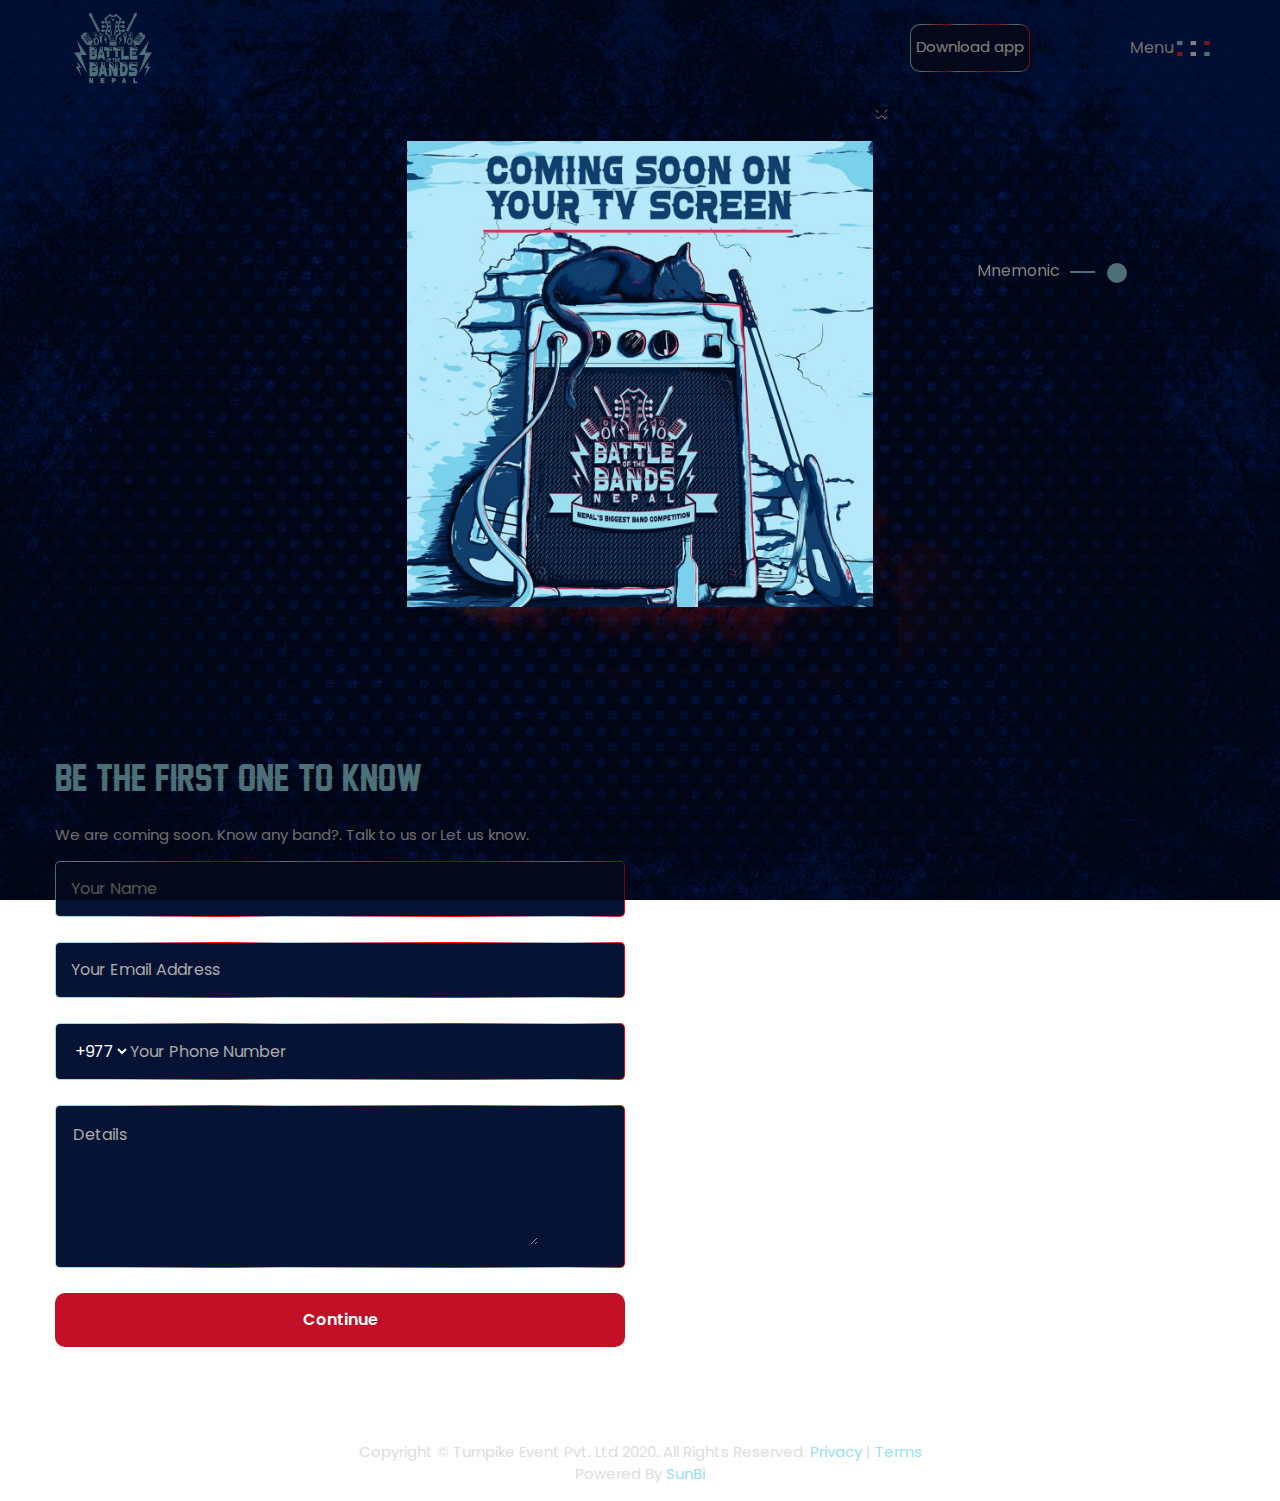
==== index.html @ 07a7784c "Add files via upload" ====
<!DOCTYPE html>

<html>

<head>
    <title>BOB</title>
    <meta charset="utf-8">
    <meta name="viewport" content="width=device-width, initial-scale=1">
    <link rel="stylesheet" href="css/bootstrap.min.css">
    <link rel="stylesheet" type="text/css" href="css/style.css">
    <link rel="stylesheet" href="https://use.fontawesome.com/releases/v5.8.2/css/all.css" integrity="sha384-oS3vJWv+0UjzBfQzYUhtDYW+Pj2yciDJxpsK1OYPAYjqT085Qq/1cq5FLXAZQ7Ay" crossorigin="anonymous">
    <link href="https://fonts.googleapis.com/css?family=Poppins:400,600,700&display=swap" rel="stylesheet">
    <link rel="stylesheet" type="text/css" href="css/animate.css">

</head>

<body class="home">

    <div class="site-content container">
        <div class="hero">
            <header>


                <div class="main-menu">
                    <nav class="navbar navbar-expand-md navbar-light" id="main_navbar">
                        <div class="nav-content">
                            <a class="navbar-brand" href="index.php"><img src="images/logo.png" alt="" class="img-fluid"></a>
                            <!-- Newly added Modal (Delete the previous modal) (Thursday) -->


                            <div class="two-btn">
                                <div class="login-btn">

                                    <!-- Newly Added -->

                                    <div class="banner-button">
                                        <a href="#"><i class="fab fa-app-store-ios"></i></a>
                                        <span class="btn-text">Download app</span>
                                        <a href="#"><i class="fab fa-google-play"></i></a>
                                    </div>

                                    <!-- Newly ends here -->

                                    <!-- Newly Commented -->
                                    <!-- <a href="" data-toggle="modal" data-target="#myModal"><i class="fas fa-guitar"></i> Audition Open</a> -->
                                    <!-- Newly ends here -->

                                    <!-- <div class="modal fade" id="onLoadModal">
                                        <div class="modal-dialog modal-dialog-centered first">
                                            <div class="modal-content">

                                                <div class="modal-header">
                                                    <button type="button" class="close" data-dismiss="modal">&times;</button>
                                                </div>

                                                <div class="modal-body popup-form">
                                                    <img src="http://bobnepal.com/frontend/images/abt.jpg" alt="" height="400" width="400">
                                                </div>
                                            </div>
                                        </div>
                                    </div>
 -->

                                    <!-- The Modal-->
                                    <div class="modal fade" id="myModal">
                                        <div class="modal-dialog modal-dialog-centered first">
                                            <div class="modal-content">

                                                <!-- Modal Header -->
                                                <div class="modal-header">
                                                    <button type="button" class="close" data-dismiss="modal">&times;</button>
                                                </div>

                                                <!-- Modal body -->
                                                <div class="modal-body popup-form">
                                                    <form>
                                                        <div class="row">
                                                            <div class="col-md-12">
                                                                <div class="form-group">
                                                                    <input type="text" placeholder="Name Of the band" required>
                                                                </div>
                                                                <div class="form-group">
                                                                    <input type="email" placeholder="type your email address" required>
                                                                </div>
                                                                <div class="form-group">
                                                                    <input type="text" placeholder="District" required>
                                                                </div>
                                                                <div class="form-group">
                                                                    <input type="date" placeholder="Year of Establishment" required>
                                                                </div>
                                                                <div class="form-group form-phone">
                                                                    <select>
                                                                        <option>+977</option>
                                                                    </select>
                                                                    <input type="number" placeholder="Phone Number" required>
                                                                </div>
                                                                <div class="login-account">
                                                                    <button type="submit" class="innerBottom">Continue</button>
                                                                </div>
                                                            </div>
                                                        </div>
                                                    </form>

                                                </div>

                                            </div>
                                        </div>
                                        <div class="modal-dialog modal-dialog-centered second" style="display: none;">
                                            <div class="modal-content">

                                                <!-- Modal Header -->
                                                <div class="modal-header">
                                                    <button type="button" class="close" data-dismiss="modal">&times;</button>
                                                </div>

                                                <!-- Modal body -->

                                                <div class="modal-body popup-form">
                                                    <form>
                                                        <div class="row">
                                                            <div class="col-md-12">
                                                                <div class="form-group">
                                                                    <input type="email" placeholder="Email Address" required>
                                                                </div>
                                                                <div class="form-group">
                                                                    <input type="password" placeholder="Password" required>
                                                                </div>
                                                                <div class="account-manage">
                                                                    <div class="remember">
                                                                        <input type="checkbox"><span>Remember Me</span>
                                                                    </div>
                                                                    <div class="forget">
                                                                        <a href="#">Forget Password ?</a>
                                                                    </div>
                                                                </div>
                                                                <div class="login-account">
                                                                    <button type="submit" class="innerBottom">Log In</button>
                                                                </div>
                                                                <div class="login-with">
                                                                    <p>Login with</p>
                                                                </div>
                                                                <div class="form-group external-login">
                                                                    <a href=""><i class="fab fa-facebook-f"></i> Login with Facebook</a>
                                                                </div>
                                                                <div class="form-group external-login">
                                                                    <a href=""><i class="fab fa-google"></i> Login with Google</a>
                                                                </div>
                                                                <div class="register">
                                                                    Don't have an account? <a href=""><strong>Register</strong></a>
                                                                </div>
                                                            </div>
                                                        </div>
                                                    </form>

                                                </div>

                                            </div>
                                        </div>
                                    </div>
                                </div>
                                <div class="side-menu"><a class="menu">Menu <img src="images/menu.png"></a></div>
                            </div>
                            <div class="body-overlay"></div>
                        </div>
                        <div id="mySidenav" class="sidenav">
                            <button type="button" class="close" data-dismiss="modal">close <i class="fas fa-times"></i></button>
                            <ol class="menu-list">
                                <li><a href="index.html">Home</a></li>
                                <li><a href="aboutus.html">About Us</a></li>
                                <li><a href="https://www.youtube.com/channel/UCSKPcmDcWv0Vz9pNmJ0yMqw">Videos</a></li>
                                <li><a href="event-format.html">Show Format</a></li>
                                <li><a href="judge.html">Judge & Host</a></li>
                                <li><a href="sponsors.html">Sponsors</a></li>
                                <li><a href="rules-regulation.html">Rules and Regulation</a></li>
                                <li><a href="contact.html">Contact Us</a></li>
                            </ol>
                            <div class="menu-contact">
                                <div class="menu-address">
                                    <p><i class="fas fa-map-marker-alt"></i> Newroad,<br> Kathmandu Nepal</p>
                                    <p><i class="fas fa-envelope"></i> <a href="mailto:turnpikeevent@gmail.com">turnpikeevent@gmail.com</a></p>
                                </div>
                            </div>
                        </div>
                    </nav>
                </div>
            </header>
        </div>
        <!-- Newly Added Modal (Thursday) -->
        <div id="onLoadModal" class="modal">
            <div class="modal-dialog">
                <div class="modal-content">
                    <button type="button" class="close" data-dismiss="modal" aria-label="Close">
                     <span aria-hidden="true">&times;</span>
                </button>
                    <div class="modal-body">
                        <img src="images/abt.jpg" alt="" class="img-fluid">
                    </div>
                </div>
            </div>
        </div>
        <!-- Newly ends -->
        <section class="highlights">
            <div class="row">
                <div class="col-md-12">
                    <div id="demo" class="carousel carousel-fade" data-ride="carousel" data-interval="55000">

                        <!-- Indicators -->
                        <ul class="carousel-indicators">
                            <li data-target="#demo" data-slide-to="0" class="active"><i class="fas fa-circle"></i><a href="">Mnemonic</a></li>
                            <li data-target="#demo" data-slide-to="1"><i class="fas fa-circle"></i><a href="">Host</a></li>
                            <li data-target="#demo" data-slide-to="2"><i class="fas fa-circle"></i><a href="">Judges</a></li>
                        </ul>


                        <!-- The slideshow -->
                        <div class="carousel-inner">
                            <div class="carousel-item active">
                                <img src="images/mnemonic (1).png" alt="Los Angeles" class="img-fluid">
                            </div>
                            <div class="carousel-item">
                                <img src="images/host-malvika1.png" alt="Chicago" class="img-fluid">
                            </div>
                            <div class="carousel-item">
                                <img src="images/our-judges1.png" alt="New York" class="img-fluid">
                            </div>
                        </div>
                    </div>
                </div>
            </div>
        </section>
        <section id="social">
            <a href="https://www.facebook.com/bobnepal.official/?tn-str=k*F" target="_blank"><i class="fab fa-facebook-square"></i></a><br>
            <a href=" https://www.instagram.com/battleofthebands_nepal/" target="_blank"><i class="fab fa-instagram"></i></a><br>
            <a href="https://www.youtube.com/channel/UCSKPcmDcWv0Vz9pNmJ0yMqw" target="_blank"><i class="fab fa-youtube"></i></a>
        </section>
        <section class="quick-contact">
            <div class="row">
                <div class="col-md-6">
                    <form>
                        <h1> Be the first one to Know</h1>
                        <p>We are coming soon. Know any band?. Talk to us or Let us know.</p>
                        <div class="form-group">
                            <input type="text" placeholder="Your Name" required>
                        </div>

                        <div class="form-group">
                            <input type="email" placeholder="Your Email Address" required>
                        </div>
                        <div class="form-group form-phone">
                            <select>
                                    <option>+977</option>
                                </select>
                            <input type="number" placeholder="Your Phone Number" required>
                        </div>
                        <div class="form-group">
                            <!-- <textarea placeholder="Details"></textarea> -->
                            <textarea name="" id="" cols="32" rows="5" placeholder="Details"></textarea>

                        </div>


                        <div class="login-account">
                            <button type="submit" class="innerBottom">Continue</button>
                        </div>

                    </form>
                </div>
                <!-- Newly added (You can copy and paste whole block) Thursday -->
                <div class="col-md-6">
                    <div class="social-feed">
                        <iframe src="https://www.facebook.com/plugins/page.php?href=https%3A%2F%2Fwww.facebook.com%2FSandeepLamichhaneOfficial%2F&amp;tabs=timeline&amp;width=440&amp;height=300&amp;small_header=false&amp;adapt_container_width=true&amp;hide_cover=false&amp;show_facepile=true&amp;appId=528181100997842"
                            width="440" height="300" style="border:none;overflow:hidden" scrolling="no" frameborder="0" allowtransparency="true" allow="encrypted-media"></iframe>

                        <iframe src="https://www.facebook.com/plugins/page.php?href=https%3A%2F%2Fwww.facebook.com%2FSandeepLamichhaneOfficial%2F&amp;tabs=timeline&amp;width=440&amp;height=300&amp;small_header=false&amp;adapt_container_width=true&amp;hide_cover=false&amp;show_facepile=true&amp;appId=528181100997842"
                            width="440" height="300" style="border:none;overflow:hidden" scrolling="no" frameborder="0" allowtransparency="true" allow="encrypted-media"></iframe>

                    </div>

                </div>
                <!-- New ends here -->
            </div>

        </section>

        <section id="footer">
            <p>Copyright © Turnpike Event Pvt. Ltd 2020. All Rights Reserved. <a href="">Privacy</a> | <a href="terms.html">Terms</a>
                <br>Powered By <a href="https://www.thesunbi.com/" target="_blank">SunBi</a>
            </p>
        </section>


    </div>


    <!-- Scripts -->
    <script src="js/jquery.min.js"></script>
    <script src="js/bootstrap.min.js"></script>
    <script src="js/custom.js"></script>
    <script src="animation/jquery.waypoints.min.js"></script>
    <script src="animation/easy-waypoint-animate.js"></script>
    <script src="animation/main.js"></script>
</body>
<!-- by sajin manandhar -->

</html>
---- css/style.css ----
@font-face {
            font-family: 'myfont';
            src: url("../fonts/Confetti-Western.otf") format("opentype");
        }
        
        @font-face {
            font-family: 'myfont';
            src: url("../fonts/Confetti-Western.otf") format("opentype");
        }
        
        @font-face {
            font-family: 'myfont';
            src: url("../fonts/Legend-M54_0.ttf") format("truetype");
        }
        
        @font-face {
            font-family: 'myfont';
            src: url("../fonts/Legend-M54_0.ttf") format("truetype");
        }
        
        body {
            /*by sajin manandhar*/
            color: #ddd;
            font-family: 'Poppins', sans-serif;
        }
        
        body,
        h1,
        h2,
        h3,
        h4,
        h5,
        h6,
        p,
        span,
        nav,
        a,
        section,
        article,
        aside,
        div,
        header,
        footer,
        form,
        input,
        figure,
        ul {
            margin: 0;
            padding: 0;
        }
        
        ul {
            list-style: none;
        }
        
        h1,
        h2,
        h3,
        h4,
        h5,
        h6 {
            margin-bottom: 25px;
            font-family: 'myfont';
            color: #99DFF0;
        }
        
        h1 {
            font-size: 35px;
        }
        
        h2 {
            font-size: 30px;
        }
        
        h3 {
            font-size: 25px;
            color: #C10F25;
        }
        
        h4 {
            font-size: 20px;
            font-weight: 600;
            line-height: 1.2;
            margin-bottom: 30px;
        }
        
        h5 {
            font-size: 18px;
            font-weight: 700;
            line-height: 1.2;
            margin-bottom: 10px;
        }
        
        p {
            font-size: 15px;
            margin-bottom: 15px;
        }
        
        button {
            background: #c10f25;
            color: #fff;
            padding: 10px 15px;
            border: unset;
            cursor: pointer;
        }
        
        button:focus {
            outline: unset;
        }
        
        a {
            color: #99DFF0;
        }
        
        a:hover {
            color: #99DFF0;
        }
        
        a:hover,
        p:hover {
            text-decoration: none;
        }
        /* Newly modified (Thursday) */
        
        section {
            padding: 35px 0;
        }
        /* ends here */
        
        .container {
            max-width: 1200px;
        }
        /* Newly Commented Thursday */
        /* 
.home .container {
    height: 100vh;
    } */
    
    .nav-content {
        z-index: 111;
    }
    
    .sidenav {
        height: 100vh;
        width: 300px;
        position: fixed;
        top: 1px;
        right: 0px;
        background-color: #c10f25;
        padding-top: 60px;
        transition: 0.5s;
        transform: translateX(350px);
        z-index: 999;
    }
    
    .sidenav.active {
        transform: translateX(0);
    }
    
    .sidenav .close {
        top: -36px;
        left: -20px;
        position: relative;
        color: #fff;
        font-size: 14px;
        font-weight: 400;
    }
    
    .menu-address a {
        color: #ddd;
    }
    
    .nav-content {
        max-width: 1200px;
        margin: 0 auto;
        width: 100%;
        display: flex;
        flex-wrap: wrap;
        align-items: center;
        justify-content: space-between;
        padding: 0 15px;
    }
    
    body {
        background-image: url('../images/bg.jpg');
        background-repeat: no-repeat;
        background-size: cover;
        background-position: center;
        background-blend-mode: multiply;
        background-attachment: fixed;
        overflow-x: hidden;
    }
    
    .two-btn {
        width: 300px;
        display: flex;
        flex-wrap: wrap;
        justify-content: space-between;
        align-items: center;
    }
    
    .side-menu {
        cursor: pointer;
    }
    
    .two-btn .login-btn>a {
        padding: 10px 25px;
        border-radius: 25px;
        border: 2px solid #fff;
        color: #fff;
    }
    
    .login-with a {
        border-radius: 5px !important;
    }
    /* newly commented donot delete just comment */
        /* 
.two-btn span {
    padding: 15px;
    } */
    /* newly ends here */
    
    .two-btn span a {
        padding: 15px 0;
        cursor: pointer;
    }
    /* newly added for Download app button */
    
    .banner-button {
        display: inline-block;
        background: linear-gradient(#071334, #071334) padding-box, /*this is your grey background*/
        linear-gradient(to right, #99DFF0 10%, #ff0000 30%, #99DFF0 40%, #ff0000 70%, #99DFF0 90%, #ff0000 100%) border-box;
        padding: 5px 5px;
        border-radius: 10px;
        border: 1px solid transparent;
    }
    
    .banner-button i {
        vertical-align: middle;
        font-size: 24px;
        color: #fff;
    }
    
    .banner-button span.btn-text {
        display: inline-block;
        margin: auto;
        font-size: 15px;
        color: #fff;
        text-align: center;
    }
    /* newly added ends here */
    
    .navbar {
        padding: 0;
    }
    
    .body-overlay {
        position: fixed;
        top: 0;
        right: 0;
        bottom: 0;
        left: 0;
        z-index: 222;
        display: none;
        overflow: hidden;
        outline: 0;
        background: rgba(0, 0, 0, 0.5);
    }
    
    .modal-backdrop {
        z-index: 555;
    }
    
    @-webkit-keyframes zoom {
        from {
            -webkit-transform: scale(0, 0);
        }
        to {
            -webkit-transform: scale(1, 1);
        }
    }
    
    @keyframes zoom {
        from {
            transform: scale(0, 0);
        }
        to {
            transform: scale(1, 1);
        }
    }
    
    .carousel-control-prev,
    .carousel-control-next {
        display: none;
    }
    
    .carousel-control-prev {
        z-index: 999;
    }
    
    .home .carousel-inner .carousel-item>img {
        -webkit-animation: zoom 0.8s;
        animation: zoom 0.8s;
        width: 100%;
        transition: 0.5s;
    }
    
    .carousel-indicators li {
        width: 20px;
        height: 20px;
        line-height: 15px;
        border-radius: 50%;
        margin-bottom: 10px;
        text-indent: 0;
        background: unset;
        text-align: center;
    }
    
    .carousel-indicators li .fas {
        font-size: 10px;
        position: relative;
        left: 0.5px;
        top: 1px;
    }
    
    .carousel-indicators li a:after {
        content: "";
        border: 1.5px solid #99dff0;
        width: 25px;
        position: absolute;
        top: 8px;
        margin-left: 10px;
    }
    
    .carousel-indicators li:nth-child(2) a:after {
        width: 50px;
    }
    
    .carousel-indicators li:last-child a:after {
        width: 50px;
    }
    
    .carousel-indicators .active .fas {
        color: #000;
    }
    
    .carousel-indicators li a {
        position: absolute;
        left: -130px;
        top: 0;
        opacity: 0;
        transition: 0.5s;
        transform: translateX(20px);
        text-align: center;
    }
    
    .carousel-indicators li.active a {
        opacity: 1;
        transition: 0.5s;
        transform: translateX(0px);
        color: #fff;
    }
    
    .carousel-indicators {
        right: 0;
        display: block;
        left: unset;
        margin-right: 0;
        margin-left: 0;
        bottom: 60%;
        line-height: 20px;
    }
    
    .carousel-indicators .active {
        background-color: #99dff0;
    }
    /* Newly modified  */
    
    .home .highlights {
        max-width: 980px;
        margin: 0 auto;
        /* margin-top: 100px; */
    }
    
    #social {
        position: absolute;
        display: flex;
        flex-wrap: wrap;
        top: 250px;
    }
    
    #social a {
        display: block;
        width: 100%;
        color: #fff;
        margin-bottom: 5px
    }
    /* Newly added (Replace this code) Thursday*/
    
    #footer {
        text-align: center;
        padding-bottom: 0;
    }
    /* New ends here */
    /*pop-up form*/
    
    .login-btn .modal {
        background: rgba(13, 31, 81, 0.5);
    }
    
    .login-btn .modal-content {
        background-image: url('../images/bg.jpg');
        background-repeat: no-repeat;
        background-size: cover;
        background-position: center;
        background-blend-mode: multiply;
        background-color: rgba(0, 0, 0, 0.5)
    }
    
    .login-btn .modal-header {
        padding: 0;
        border-bottom: unset;
    }
    
    .login-btn .modal-header .close {
        margin: 0;
        position: absolute;
        right: 0;
        z-index: 222;
    }
    
    .login-btn .modal-body.popup-form {
        padding: 50px;
    }
    
    .login-btn .modal-body.popup-form hr {
        margin: 0;
    }
    
    .login-btn .modal-body.popup-form h2 {
        margin-bottom: 0;
        color: #000;
    }
    
    .login-btn .modal-body.popup-form h4 {
        font-weight: 500;
    }
    
    .login-btn .modal-body.popup-form .form-group input,
    .contact-content .form-group input,
    .contact-content .form-group textarea {
        width: 100%;
        border: unset;
    }
    
    .login-btn .modal-body.popup-form .form-group input:focus,
    .login-btn .modal-body.popup-form .form-group select:focus,
    .contact-content .form-group input:focus,
    .contact-content .form-group textarea:focus {
        outline: unset;
    }
    
    .login-btn .modal-body.popup-form .form-group input::placeholder,
    .contact-content .form-group input::placeholder,
    .contact-content .form-group textarea::placeholder {
        color: #ababab;
    }
    
    input[type='date']:focus:after {
        display: none;
    }
    
    input[type='date']:after {
        content: attr(placeholder);
        position: absolute;
        background: #071334;
        color: #ababab;
    }
    
    .login-btn .modal-body.popup-form .form-group,
    .contact-content .form-group {
        position: relative;
        margin-bottom: 25px;
        background: linear-gradient(#071334, #071334) padding-box, /*this is your grey background*/
        linear-gradient(to right, #99DFF0 10%, #ff0000 30%, #99DFF0 40%, #ff0000 70%, #99DFF0 90%, #ff0000 100%) border-box;
        padding: 15px;
        border: 1px solid transparent;
        border-radius: 5px;
    }
    
    .form-phone {
        display: flex;
    }
    
    .login-btn .modal-body.popup-form .form-group input,
    .login-btn .modal-body.popup-form .form-group textarea,
    .login-btn .modal-body.popup-form .form-group select,
    .contact-content .form-group input,
    .contact-content .form-group textarea {
        background: transparent;
        color: #fff;
        border: unset;
    }
    
    .contact-content .form-group textarea {
        height: 150px;
    }
    
    .login-btn .modal-body.popup-form .form-group select option {
        border: 0;
        background: none;
        -webkit-appearance: none;
    }
    
    .login-account button {
        padding: 15px 35px;
        border-radius: 10px;
        font-weight: 600;
        width: 100%;
    }
    
    .form-send button {
        border-radius: 5px;
    }
    
    .remember {
        display: flex;
        align-items: center;
    }
    
    .account-manage a,
    .form-group a {
        color: unset;
    }
    
    .account-manage input {
        width: 16px !important;
        height: 16px;
        margin-right: 5px;
    }
    
    .account-manage {
        display: flex;
        flex-wrap: wrap;
        justify-content: space-between;
        margin-bottom: 25px;
        align-items: center;
    }
    
    .login-with {
        margin: 15px 0;
        text-align: center;
    }
    
    .external-login,
    .register {
        text-align: center;
    }
    
    .register a {
        color: #99DFF0;
    }
    /* Newly added (Thursday) */
    /* Popup Onload */
    
    .home .modal .modal-content {
        background: transparent;
        margin-top: 20%;
    }
    
    button span {
        float: right;
    }
    /* Newly ends */
    /* === side-nav === */
    
    #mySidenav .closebtn {
        font-size: 50px;
        color: #ddd;
    }
    
    .sidenav .menu-list a {
        width: 100%;
        padding: 10px 20px;
        display: block;
        color: #fff;
        transition: 0.8s;
        font-weight: 600;
    }
    
    .sidenav li:hover {
        background: #0B1028;
        border-radius: 25px 0 0 25px;
    }
    
    .sidenav li:hover a {
        padding-left: 30px;
        transition: 0.8s;
        color: #99dff0;
    }
    
    .sidenav li:hover:before,
    .sidenav li:hover:after {
        padding-left: 10px;
        transition: 0.8s;
        color: #99dff0;
    }
    
    .sidenav ol {
        list-style: none;
    }
    
    .sidenav li {
        counter-increment: li;
        position: relative;
    }
    
    .sidenav li:before {
        content: counter(li);
        position: absolute;
        left: 0;
        top: 10px;
        font-weight: 600;
        transition: 0.8s;
        color: #ffffff3d;
    }
    
    .sidenav li:after {
        content: '.';
        position: absolute;
        left: 10px;
        top: 10px;
        transition: 0.8s;
        font-weight: 600;
        color: #ffffff3d;
    }
    
    .menu-contact {
        padding: 45px;
    }
    
    .home .carousel-inner {
        max-width: 75%;
        margin: 0 auto;
        text-align: center;
    }
    /* === about === */
    
    .page-breadcrum {
        display: inline-block;
    }
    
    .breadcrumb {
        background: transparent;
        padding: 0;
    }
    
    ul.breadcrumb li+li:before {
        padding: 8px;
        color: #fff;
        content: "|";
    }
    
    .page-menu {
        margin-top: 150px;
        padding-bottom: 0;
    }
    /* Newly Modified (Thursday) */
    
    .about-content {
        padding: 75px;
        position: relative;
        /* margin-top: 170px; */
    }
    /* Newly ends here */
    
    .about-content::after {
        content: '';
        position: absolute;
        top: 0;
        left: 0;
        width: 100%;
        height: 100%;
        z-index: 1;
        background: rgba(0, 0, 0, 0.3);
    }
    
    .about-content h1,
    .about-content .about-text,
    .about-content .row img,
    .about-content p,
    .about-content b {
        position: relative;
        z-index: 2;
    }
    /* === Event Section === */
    /* Newly modified (Thursday) */
    
    section.event-content {
        /* margin-top: 170px; */
    }
    /* === judge === */
    
    section.judges-highlights {
        /* margin-top: 97px; */
    }
    /* Newly Ends HEre */
    
    .judges-list .row {
        box-shadow: 0 0 5px #ddd;
        padding: 15px;
        margin-bottom: 50px;
        border-radius: 5px;
        align-items: center;
    }
    
    .judges-highlights .carousel-inner {
        text-align: left;
    }
    
    .judges-highlights h1 {
        font-size: 60px;
        text-align: center;
        position: relative;
    }
    
    .boarder-space {
        max-width: 750px;
        height: 100%;
        margin: 0 auto;
        position: relative;
    }
    
    .boarder-space:before {
        content: '';
        position: absolute;
        border: 10px solid transparent;
        left: 0px;
        bottom: 0px;
        width: 0;
        height: 0;
    }
    
    .boarder-space:after {
        content: '';
        position: absolute;
        border: 10px solid transparent;
        right: 0px;
        top: 0px;
        width: 0;
        height: 0;
    }
    /* Newly added (Replace this block of code) (Thursday) */
    
    .carousel-item.active .boarder-space:after {
        content: '';
        width: 100%;
        height: 100%;
        border: 3px solid;
        border-image: linear-gradient(0deg, #99DFF0, #C10F25) 1;
        border-left: none;
        border-top: none;
        transition: height 0.5s linear, width 0.5s linear 0.5s;
    }
    
    .carousel-item.active .boarder-space:before {
        content: '';
        width: 100%;
        height: 100%;
        border: 3px solid;
        border-image: linear-gradient(0deg, #99DFF0, #C10F25) 1;
        border-right: none;
        border-bottom: none;
        transition: height 0.5s linear, width 0.5s linear 0.5s;
    }
    /* Ends here */
    
    .judge-img img {
        position: absolute;
        height: 500px;
        top: 0;
        left: 0;
    }
    
    .judge-info {
        padding: 150px;
        padding-right: 0;
        padding-left: 130px;
        max-width: 500px;
        margin: 0 auto;
        margin-right: 35px;
        text-align: center;
    }
    
    .judge-info p {
        height: 200px;
    }
    /* Newly Added For Quick Contact ( You can replace this block of code Thursday)  */
    
    .quick-contact form hr {
        margin: 0;
    }
    
    .quick-contact form h2 {
        margin-bottom: 0;
        color: #000;
    }
    
    .quick-contact form h4 {
        font-weight: 500;
    }
    
    .quick-contact form .form-group input {
        width: 100%;
        border: unset;
    }
    
    .quick-contact form .form-group input:focus,
    .quick-contact form .form-group select:focus {
        outline: unset;
    }
    /* Newly Modified (Thursday) */
    
    .quick-contact form .form-group input::placeholder,
    .quick-contact form .form-group textarea::placeholder {
        color: #ababab;
    }
    /* ends here */
    
    input[type='date']:focus:after {
        display: none;
    }
    
    input[type='date']:after {
        content: attr(placeholder);
        position: absolute;
        background: #071334;
        color: #ababab;
    }
    
    .quick-contact form .form-group {
        position: relative;
        margin-bottom: 25px;
        background: linear-gradient(#071334, #071334) padding-box, /*this is your grey background*/
        linear-gradient(to right, #99DFF0 10%, #ff0000 30%, #99DFF0 40%, #ff0000 70%, #99DFF0 90%, #ff0000 100%) border-box;
        padding: 15px;
        border: 1px solid transparent;
        border-radius: 5px;
    }
    
    .form-phone {
        display: flex;
    }
    
    .quick-contact form .form-group input,
    .quick-contact form .form-group textarea,
    .quick-contact form .form-group select {
        background: transparent;
        color: #fff;
        border: unset;
    }
    
    .quick-contact form .form-group select option {
        border: 0;
        background: none;
        -webkit-appearance: none;
    }
    
    .quick-contact .social-feed {
        width: 100%;
        height: inherit;
        text-align: center;
        vertical-align: center;
        overflow-x: hidden;
    }
    
    .social-feed iframe {
        padding: 10px 0px;
    }
    /* Newly Added ends here */
    /* === event-format === sponsors ===*/
    
    .event-content div,
    .schedule-content>div {
        /* background: #071334; */
        /* border: 3px solid #99DFF0; */
        padding: 40px 50px;
        border-radius: 5px;
        margin-bottom: 25px;
        background: linear-gradient(#071334, #071334) padding-box, /*this is your grey background*/
        linear-gradient(to right, #99DFF0 10%, #ff0000 30%, #99DFF0 40%, #ff0000 70%, #99DFF0 90%, #ff0000 100%) border-box;
        /* padding: 15px; */
        border: 1px solid transparent;
        position: relative;
    }
    /* === Sponsor === */
    
    .schedule-content .registration .img-container {
        display: flex;
        flex-direction: row;
        flex-wrap: wrap;
        justify-content: center;
        align-items: center;
    }
    
    .schedule-content .img-container img {
        width: 200px;
        padding: 15px 10px;
    }
    /* Remove This (Thursday)*/
        /* section.schedule-content {
        margin-top: 170px;
        } */
        /* Ends here */
        
        .img-container .item {
            align-items: center;
            justify-content: space-between;
            text-align: center;
            padding: 10px 25px;
        }
        
        .img-container .item h5 {
            margin-top: 30px;
        }
        /*rules-regulation*/
        
        .round-one {
            margin-top: 25px;
        }
        /* Newly Modified (Thursday) */
        /* === contact === */
        
        section.contact-content {
            /* padding-top: 170px; */
        }
        /* Newly ends here */
        
        .contact-information {
            padding: 0px 50px;
        }
        
        .contact-information span {
            font-size: 20px;
            font-weight: 600;
            padding-left: 10px;
            display: inline-block;
        }
        
        .contact-information img {
            margin-right: 15px;
        }
        
        @media (max-width: 1200px) {
            .carousel-indicators li .fas {
                left: 0;
            }
        }
        
        @media (max-width: 1100px) {
            .battle-round h4:after {
                left: 226px;
                top: -1px;
                height: 50px;
                right: -26px;
            }
            .format-content .col-md-3 {
                margin-bottom: 15px;
            }
        }
        
        @media (max-width: 1024px) {
            .battle-round h4:after {
                left: 213px;
            }
        }
        
        @media (max-width: 992px) {
            .battle-round h4:after {
                display: none;
            }
        }
        
        @media (max-width: 960px) {
            .judge-img {
                display: none;
            }
            .judge-info {
                /* top: 0; */
                /* left: 0; */
                padding: 20px 10px;
                margin: auto;
            }
        }
        
        @media (max-width: 767px) {
            .carousel-inner {
                max-width: 100%;
            }
            /* Newly Modified (Thursday) */
            .home .highlights {
                margin-bottom: 50px;
            }
            .event-content div,
            .schedule-content>div {
                padding: 25px 20px;
            }
            /* Ends here */
            .main-judges {
                margin-bottom: 15px;
            }
            .about-content .col-md-8 {
                margin-bottom: 25px;
            }
            /* Newly added code (Thursday) */
            .social-feed {
                padding-top: 20px;
            }
            .contact-information {
                padding-top: 20px;
            }
            /* Ends here */
        }
        
        @media (max-width: 600px) {
            .carousel-indicators {
                display: flex;
                margin: -35px auto;
                left: 0;
                right: 0;
                bottom: 0;
            }
            .about-text {
                margin-bottom: 15px;
            }
            .carousel-indicators a {
                display: none;
            }
            .navbar-light .navbar-brand {
                margin-bottom: 15px;
            }
            .carousel-indicators li .fas {
                left: 0.5px !important;
            }
        }
        
        @media (max-width: 500px) {
            .nav-content {
                display: block;
                text-align: center;
                padding-bottom: 50px;
            }
            .two-btn {
                width: 100%;
            }
            .navbar-brand {
                margin-right: 0;
                text-align: center;
            }
            #social {
                top: 250px;
            }
            .form-group {
                text-align: left;
            }
            #myModel {
                padding-right: 0;
            }
            /* Newly Modified and ADDED (Thursday) */
            section.judges-highlights {
                /* margin-top: 132px; */
            }
            .about-content {
                padding: 15px;
            }
            /* Ends here */
            .judge-info {
                height: 500px;
            }

            /* edited on april 21 */
            .modal-open .modal,  .modal-content{
                width: 100vw;
            }
            .modal-dialog{
                margin: 0;
                padding: 1rem;
            }

        }
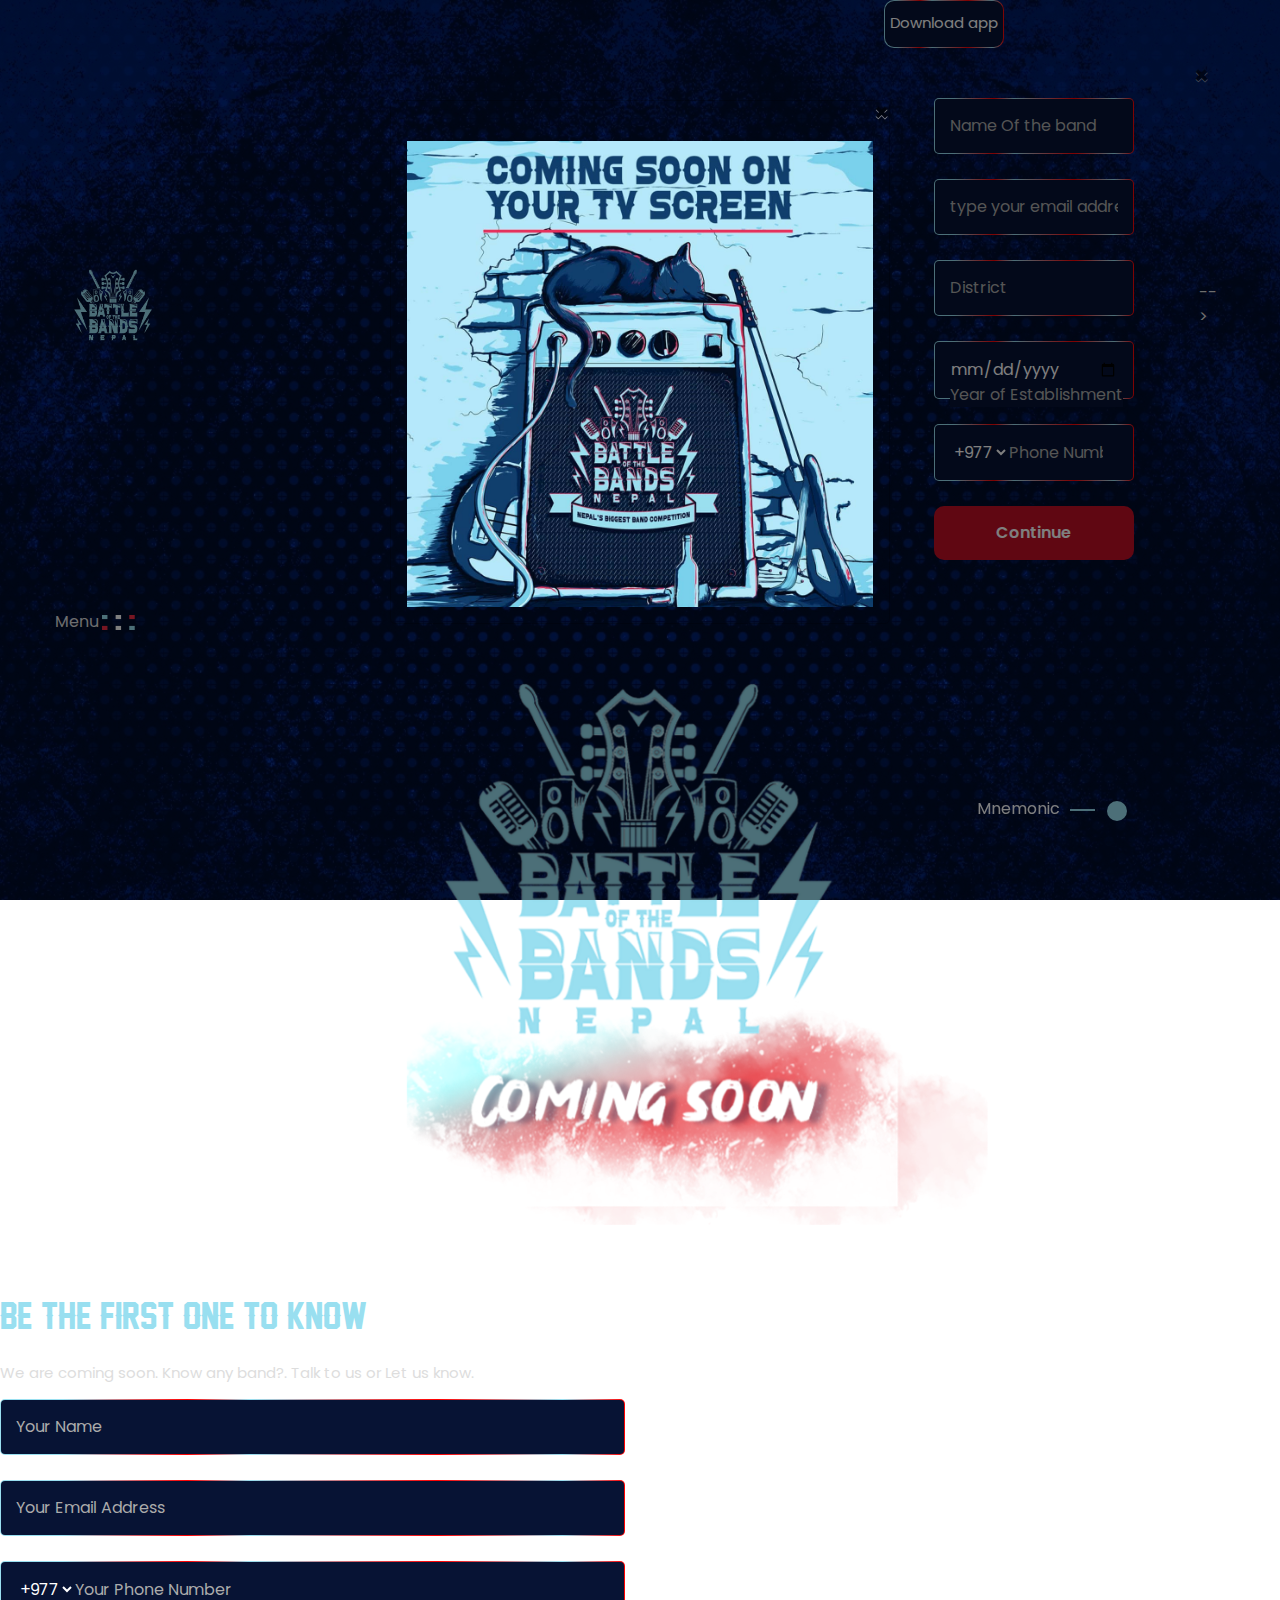
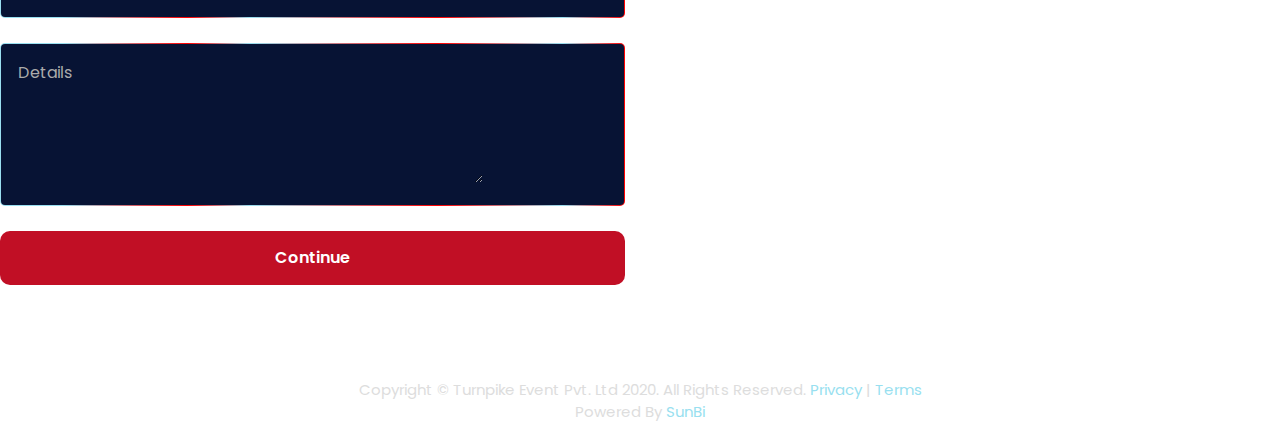
==== commit b4679143: "Add files via upload" ====
--- a/index.html
+++ b/index.html
@@ -19,8 +19,6 @@
     <div class="site-content container">
         <div class="hero">
             <header>
-
-
                 <div class="main-menu">
                     <nav class="navbar navbar-expand-md navbar-light" id="main_navbar">
                         <div class="nav-content">
@@ -62,7 +60,7 @@
  -->
 
                                     <!-- The Modal-->
-                                    <div class="modal fade" id="myModal">
+                                   <!--  <div class="modal fade" id="myModal">
                                         <div class="modal-dialog modal-dialog-centered first">
                                             <div class="modal-content">
 
@@ -156,7 +154,7 @@
 
                                             </div>
                                         </div>
-                                    </div>
+                                    </div> -->
                                 </div>
                                 <div class="side-menu"><a class="menu">Menu <img src="images/menu.png"></a></div>
                             </div>
--- a/css/style.css
+++ b/css/style.css
@@ -1079,12 +1079,9 @@
             }
 
             /* edited on april 21 */
-            .modal-open .modal,  .modal-content{
-                width: 100vw;
-            }
-            .modal-dialog{
-                margin: 0;
-                padding: 1rem;
-            }
-
+            body{
+                width: 100vw !important;
+                min-width: 100vw !important;
+                
+            }
         }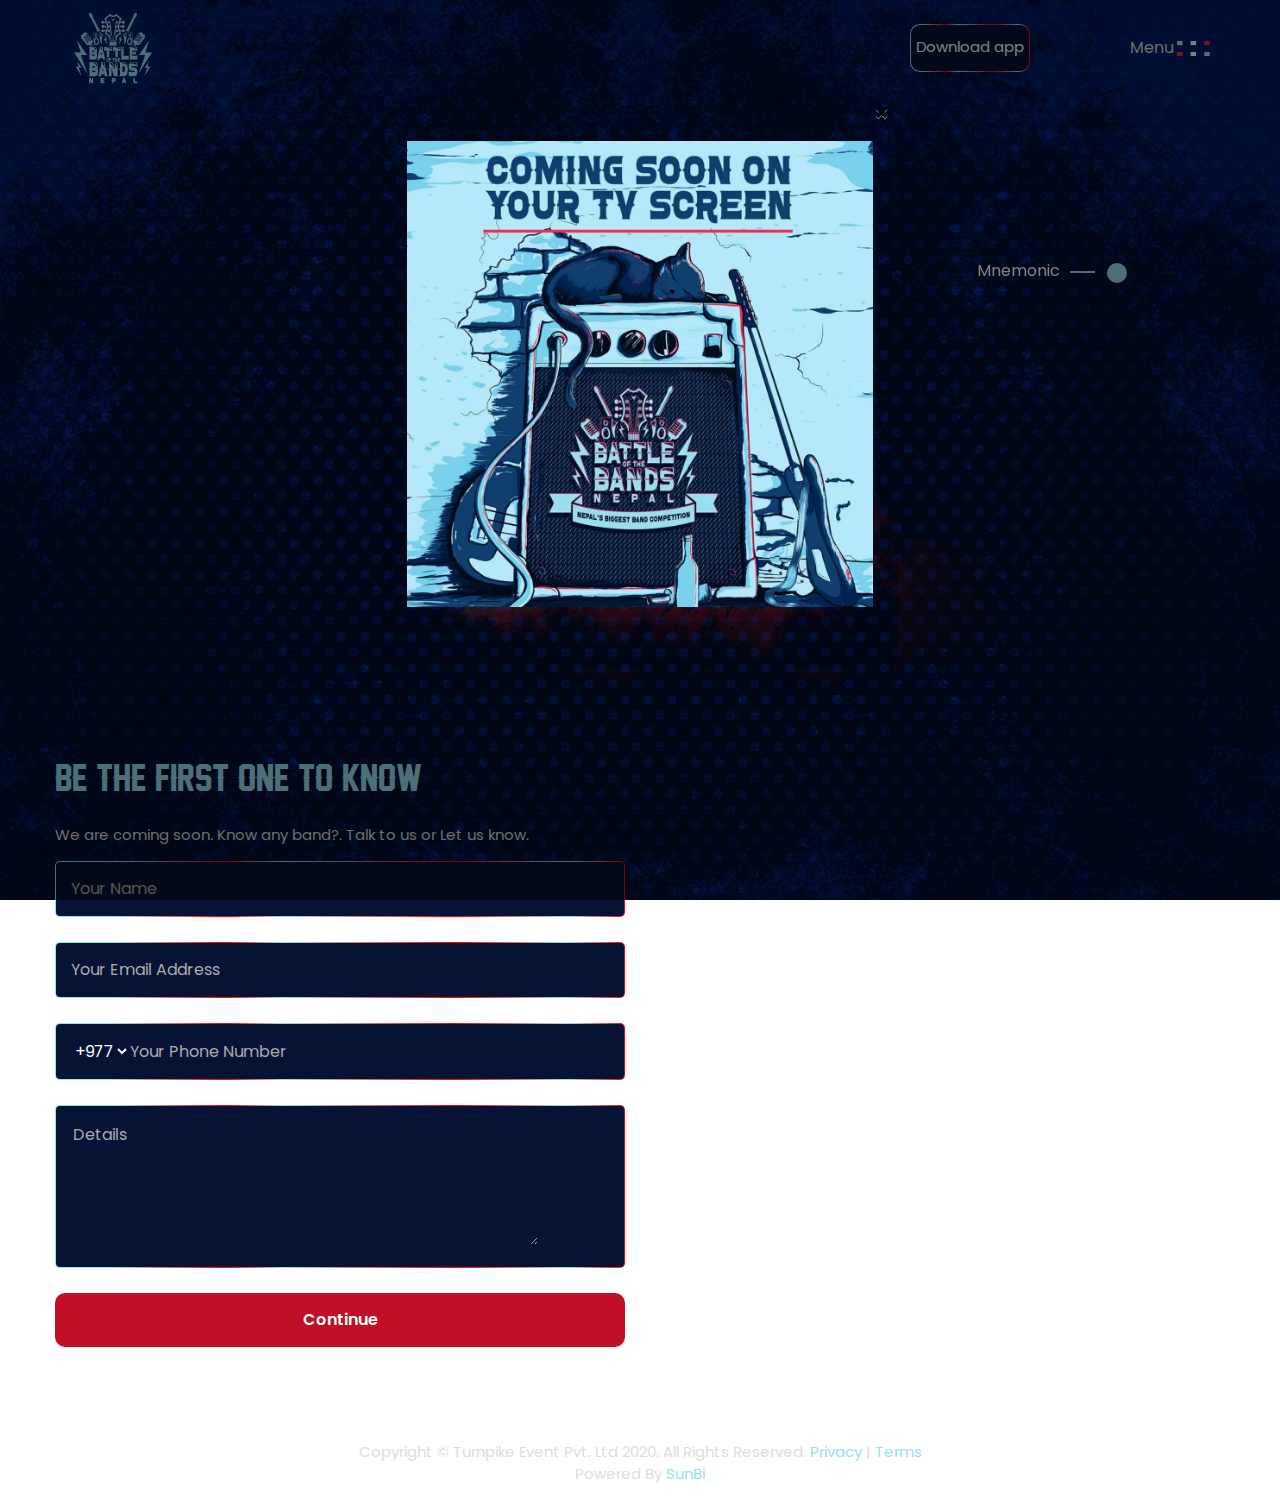
==== commit f853f0f0: "Add files via upload" ====
--- a/index.html
+++ b/index.html
@@ -24,19 +24,14 @@
                         <div class="nav-content">
                             <a class="navbar-brand" href="index.php"><img src="images/logo.png" alt="" class="img-fluid"></a>
                             <!-- Newly added Modal (Delete the previous modal) (Thursday) -->
-
-
                             <div class="two-btn">
                                 <div class="login-btn">
-
                                     <!-- Newly Added -->
-
                                     <div class="banner-button">
                                         <a href="#"><i class="fab fa-app-store-ios"></i></a>
                                         <span class="btn-text">Download app</span>
                                         <a href="#"><i class="fab fa-google-play"></i></a>
                                     </div>
-
                                     <!-- Newly ends here -->
 
                                     <!-- Newly Commented -->
@@ -56,11 +51,10 @@
                                                 </div>
                                             </div>
                                         </div>
-                                    </div>
- -->
+                                    </div>-->
 
                                     <!-- The Modal-->
-                                   <!--  <div class="modal fade" id="myModal">
+                                    <div class="modal fade" id="myModal">
                                         <div class="modal-dialog modal-dialog-centered first">
                                             <div class="modal-content">
 
@@ -154,7 +148,7 @@
 
                                             </div>
                                         </div>
-                                    </div> -->
+                                    </div>
                                 </div>
                                 <div class="side-menu"><a class="menu">Menu <img src="images/menu.png"></a></div>
                             </div>
@@ -189,114 +183,114 @@
                 <div class="modal-content">
                     <button type="button" class="close" data-dismiss="modal" aria-label="Close">
                      <span aria-hidden="true">&times;</span>
-                </button>
-                    <div class="modal-body">
-                        <img src="images/abt.jpg" alt="" class="img-fluid">
-                    </div>
-                </div>
-            </div>
-        </div>
-        <!-- Newly ends -->
-        <section class="highlights">
-            <div class="row">
-                <div class="col-md-12">
-                    <div id="demo" class="carousel carousel-fade" data-ride="carousel" data-interval="55000">
-
-                        <!-- Indicators -->
-                        <ul class="carousel-indicators">
-                            <li data-target="#demo" data-slide-to="0" class="active"><i class="fas fa-circle"></i><a href="">Mnemonic</a></li>
-                            <li data-target="#demo" data-slide-to="1"><i class="fas fa-circle"></i><a href="">Host</a></li>
-                            <li data-target="#demo" data-slide-to="2"><i class="fas fa-circle"></i><a href="">Judges</a></li>
-                        </ul>
-
-
-                        <!-- The slideshow -->
-                        <div class="carousel-inner">
-                            <div class="carousel-item active">
-                                <img src="images/mnemonic (1).png" alt="Los Angeles" class="img-fluid">
-                            </div>
-                            <div class="carousel-item">
-                                <img src="images/host-malvika1.png" alt="Chicago" class="img-fluid">
-                            </div>
-                            <div class="carousel-item">
-                                <img src="images/our-judges1.png" alt="New York" class="img-fluid">
-                            </div>
-                        </div>
-                    </div>
-                </div>
-            </div>
-        </section>
-        <section id="social">
-            <a href="https://www.facebook.com/bobnepal.official/?tn-str=k*F" target="_blank"><i class="fab fa-facebook-square"></i></a><br>
-            <a href=" https://www.instagram.com/battleofthebands_nepal/" target="_blank"><i class="fab fa-instagram"></i></a><br>
-            <a href="https://www.youtube.com/channel/UCSKPcmDcWv0Vz9pNmJ0yMqw" target="_blank"><i class="fab fa-youtube"></i></a>
-        </section>
-        <section class="quick-contact">
-            <div class="row">
-                <div class="col-md-6">
-                    <form>
-                        <h1> Be the first one to Know</h1>
-                        <p>We are coming soon. Know any band?. Talk to us or Let us know.</p>
-                        <div class="form-group">
-                            <input type="text" placeholder="Your Name" required>
-                        </div>
-
-                        <div class="form-group">
-                            <input type="email" placeholder="Your Email Address" required>
-                        </div>
-                        <div class="form-group form-phone">
-                            <select>
-                                    <option>+977</option>
-                                </select>
-                            <input type="number" placeholder="Your Phone Number" required>
-                        </div>
-                        <div class="form-group">
-                            <!-- <textarea placeholder="Details"></textarea> -->
-                            <textarea name="" id="" cols="32" rows="5" placeholder="Details"></textarea>
-
-                        </div>
-
-
-                        <div class="login-account">
-                            <button type="submit" class="innerBottom">Continue</button>
-                        </div>
-
-                    </form>
-                </div>
-                <!-- Newly added (You can copy and paste whole block) Thursday -->
-                <div class="col-md-6">
-                    <div class="social-feed">
-                        <iframe src="https://www.facebook.com/plugins/page.php?href=https%3A%2F%2Fwww.facebook.com%2FSandeepLamichhaneOfficial%2F&amp;tabs=timeline&amp;width=440&amp;height=300&amp;small_header=false&amp;adapt_container_width=true&amp;hide_cover=false&amp;show_facepile=true&amp;appId=528181100997842"
-                            width="440" height="300" style="border:none;overflow:hidden" scrolling="no" frameborder="0" allowtransparency="true" allow="encrypted-media"></iframe>
-
-                        <iframe src="https://www.facebook.com/plugins/page.php?href=https%3A%2F%2Fwww.facebook.com%2FSandeepLamichhaneOfficial%2F&amp;tabs=timeline&amp;width=440&amp;height=300&amp;small_header=false&amp;adapt_container_width=true&amp;hide_cover=false&amp;show_facepile=true&amp;appId=528181100997842"
-                            width="440" height="300" style="border:none;overflow:hidden" scrolling="no" frameborder="0" allowtransparency="true" allow="encrypted-media"></iframe>
-
-                    </div>
-
-                </div>
-                <!-- New ends here -->
-            </div>
-
-        </section>
-
-        <section id="footer">
-            <p>Copyright © Turnpike Event Pvt. Ltd 2020. All Rights Reserved. <a href="">Privacy</a> | <a href="terms.html">Terms</a>
-                <br>Powered By <a href="https://www.thesunbi.com/" target="_blank">SunBi</a>
-            </p>
-        </section>
-
-
+                 </button>
+                 <div class="modal-body">
+                    <img src="images/abt.jpg" alt="" class="img-fluid">
+                </div>
+            </div>
+        </div>
     </div>
-
-
-    <!-- Scripts -->
-    <script src="js/jquery.min.js"></script>
-    <script src="js/bootstrap.min.js"></script>
-    <script src="js/custom.js"></script>
-    <script src="animation/jquery.waypoints.min.js"></script>
-    <script src="animation/easy-waypoint-animate.js"></script>
-    <script src="animation/main.js"></script>
+    <!-- Newly ends -->
+    <section class="highlights">
+        <div class="row">
+            <div class="col-md-12">
+                <div id="demo" class="carousel carousel-fade" data-ride="carousel" data-interval="55000">
+
+                    <!-- Indicators -->
+                    <ul class="carousel-indicators">
+                        <li data-target="#demo" data-slide-to="0" class="active"><i class="fas fa-circle"></i><a href="">Mnemonic</a></li>
+                        <li data-target="#demo" data-slide-to="1"><i class="fas fa-circle"></i><a href="">Host</a></li>
+                        <li data-target="#demo" data-slide-to="2"><i class="fas fa-circle"></i><a href="">Judges</a></li>
+                    </ul>
+
+
+                    <!-- The slideshow -->
+                    <div class="carousel-inner">
+                        <div class="carousel-item active">
+                            <img src="images/mnemonic (1).png" alt="Los Angeles" class="img-fluid">
+                        </div>
+                        <div class="carousel-item">
+                            <img src="images/host-malvika1.png" alt="Chicago" class="img-fluid">
+                        </div>
+                        <div class="carousel-item">
+                            <img src="images/our-judges1.png" alt="New York" class="img-fluid">
+                        </div>
+                    </div>
+                </div>
+            </div>
+        </div>
+    </section>
+    <section id="social">
+        <a href="https://www.facebook.com/bobnepal.official/?tn-str=k*F" target="_blank"><i class="fab fa-facebook-square"></i></a><br>
+        <a href=" https://www.instagram.com/battleofthebands_nepal/" target="_blank"><i class="fab fa-instagram"></i></a><br>
+        <a href="https://www.youtube.com/channel/UCSKPcmDcWv0Vz9pNmJ0yMqw" target="_blank"><i class="fab fa-youtube"></i></a>
+    </section>
+    <section class="quick-contact">
+        <div class="row">
+            <div class="col-md-6">
+                <form>
+                    <h1> Be the first one to Know</h1>
+                    <p>We are coming soon. Know any band?. Talk to us or Let us know.</p>
+                    <div class="form-group">
+                        <input type="text" placeholder="Your Name" required>
+                    </div>
+
+                    <div class="form-group">
+                        <input type="email" placeholder="Your Email Address" required>
+                    </div>
+                    <div class="form-group form-phone">
+                        <select>
+                            <option>+977</option>
+                        </select>
+                        <input type="number" placeholder="Your Phone Number" required>
+                    </div>
+                    <div class="form-group">
+                        <!-- <textarea placeholder="Details"></textarea> -->
+                        <textarea name="" id="" cols="32" rows="5" placeholder="Details"></textarea>
+
+                    </div>
+
+
+                    <div class="login-account">
+                        <button type="submit" class="innerBottom">Continue</button>
+                    </div>
+
+                </form>
+            </div>
+            <!-- Newly added (You can copy and paste whole block) Thursday -->
+            <div class="col-md-6">
+                <div class="social-feed">
+                    <iframe src="https://www.facebook.com/plugins/page.php?href=https%3A%2F%2Fwww.facebook.com%2FSandeepLamichhaneOfficial%2F&amp;tabs=timeline&amp;width=440&amp;height=300&amp;small_header=false&amp;adapt_container_width=true&amp;hide_cover=false&amp;show_facepile=true&amp;appId=528181100997842"
+                    width="440" height="300" style="border:none;overflow:hidden" scrolling="no" frameborder="0" allowtransparency="true" allow="encrypted-media"></iframe>
+
+                    <iframe src="https://www.facebook.com/plugins/page.php?href=https%3A%2F%2Fwww.facebook.com%2FSandeepLamichhaneOfficial%2F&amp;tabs=timeline&amp;width=440&amp;height=300&amp;small_header=false&amp;adapt_container_width=true&amp;hide_cover=false&amp;show_facepile=true&amp;appId=528181100997842"
+                    width="440" height="300" style="border:none;overflow:hidden" scrolling="no" frameborder="0" allowtransparency="true" allow="encrypted-media"></iframe>
+
+                </div>
+
+            </div>
+            <!-- New ends here -->
+        </div>
+
+    </section>
+
+    <section id="footer">
+        <p>Copyright © Turnpike Event Pvt. Ltd 2020. All Rights Reserved. <a href="">Privacy</a> | <a href="terms.html">Terms</a>
+            <br>Powered By <a href="https://www.thesunbi.com/" target="_blank">SunBi</a>
+        </p>
+    </section>
+
+
+</div>
+
+
+<!-- Scripts -->
+<script src="js/jquery.min.js"></script>
+<script src="js/bootstrap.min.js"></script>
+<script src="js/custom.js"></script>
+<script src="animation/jquery.waypoints.min.js"></script>
+<script src="animation/easy-waypoint-animate.js"></script>
+<script src="animation/main.js"></script>
 </body>
 <!-- by sajin manandhar -->
 
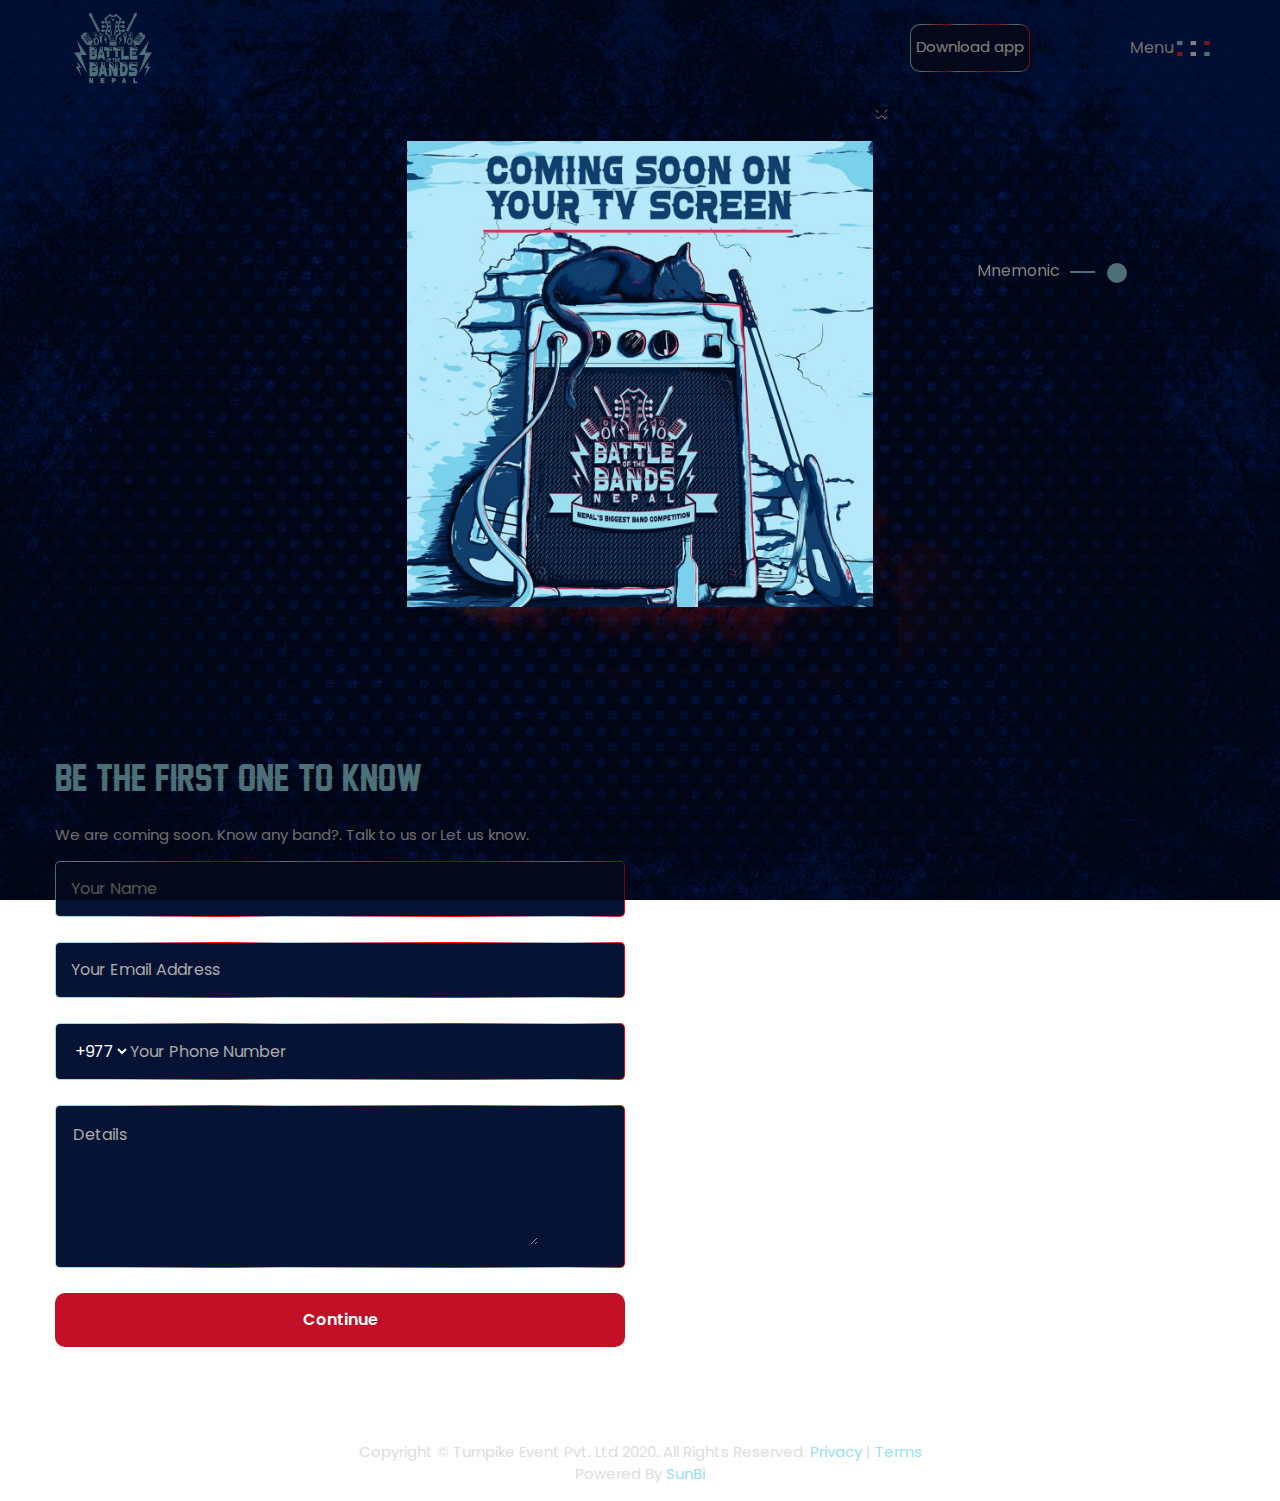
==== commit e20a3b65: "Add files via upload" ====
--- a/index.html
+++ b/index.html
@@ -177,120 +177,123 @@
                 </div>
             </header>
         </div>
+
         <!-- Newly Added Modal (Thursday) -->
         <div id="onLoadModal" class="modal">
             <div class="modal-dialog">
                 <div class="modal-content">
                     <button type="button" class="close" data-dismiss="modal" aria-label="Close">
-                     <span aria-hidden="true">&times;</span>
-                 </button>
-                 <div class="modal-body">
-                    <img src="images/abt.jpg" alt="" class="img-fluid">
+                        <span aria-hidden="true">&times;</span>
+                    </button>
+                    <div class="modal-body">
+                        <img src="images/abt.jpg" alt="" class="img-fluid">
+                    </div>
                 </div>
             </div>
         </div>
+
+
+        <!-- Newly ends -->
+        <section class="highlights">
+            <div class="row">
+                <div class="col-md-12">
+                    <div id="demo" class="carousel carousel-fade" data-ride="carousel" data-interval="55000">
+
+                        <!-- Indicators -->
+                        <ul class="carousel-indicators">
+                            <li data-target="#demo" data-slide-to="0" class="active"><i class="fas fa-circle"></i><a href="">Mnemonic</a></li>
+                            <li data-target="#demo" data-slide-to="1"><i class="fas fa-circle"></i><a href="">Host</a></li>
+                            <li data-target="#demo" data-slide-to="2"><i class="fas fa-circle"></i><a href="">Judges</a></li>
+                        </ul>
+
+
+                        <!-- The slideshow -->
+                        <div class="carousel-inner">
+                            <div class="carousel-item active">
+                                <img src="images/mnemonic (1).png" alt="Los Angeles" class="img-fluid">
+                            </div>
+                            <div class="carousel-item">
+                                <img src="images/host-malvika1.png" alt="Chicago" class="img-fluid">
+                            </div>
+                            <div class="carousel-item">
+                                <img src="images/our-judges1.png" alt="New York" class="img-fluid">
+                            </div>
+                        </div>
+                    </div>
+                </div>
+            </div>
+        </section>
+        <section id="social">
+            <a href="https://www.facebook.com/bobnepal.official/?tn-str=k*F" target="_blank"><i class="fab fa-facebook-square"></i></a><br>
+            <a href=" https://www.instagram.com/battleofthebands_nepal/" target="_blank"><i class="fab fa-instagram"></i></a><br>
+            <a href="https://www.youtube.com/channel/UCSKPcmDcWv0Vz9pNmJ0yMqw" target="_blank"><i class="fab fa-youtube"></i></a>
+        </section>
+        <section class="quick-contact">
+            <div class="row">
+                <div class="col-md-6">
+                    <form>
+                        <h1> Be the first one to Know</h1>
+                        <p>We are coming soon. Know any band?. Talk to us or Let us know.</p>
+                        <div class="form-group">
+                            <input type="text" placeholder="Your Name" required>
+                        </div>
+
+                        <div class="form-group">
+                            <input type="email" placeholder="Your Email Address" required>
+                        </div>
+                        <div class="form-group form-phone">
+                            <select>
+                                <option>+977</option>
+                            </select>
+                            <input type="number" placeholder="Your Phone Number" required>
+                        </div>
+                        <div class="form-group">
+                            <!-- <textarea placeholder="Details"></textarea> -->
+                            <textarea name="" id="" cols="32" rows="5" placeholder="Details"></textarea>
+
+                        </div>
+
+
+                        <div class="login-account">
+                            <button type="submit" class="innerBottom">Continue</button>
+                        </div>
+
+                    </form>
+                </div>
+                <!-- Newly added (You can copy and paste whole block) Thursday -->
+                <div class="col-md-6">
+                    <div class="social-feed">
+                        <iframe src="https://www.facebook.com/plugins/page.php?href=https%3A%2F%2Fwww.facebook.com%2FSandeepLamichhaneOfficial%2F&amp;tabs=timeline&amp;width=440&amp;height=300&amp;small_header=false&amp;adapt_container_width=true&amp;hide_cover=false&amp;show_facepile=true&amp;appId=528181100997842"
+                        width="440" height="300" style="border:none;overflow:hidden" scrolling="no" frameborder="0" allowtransparency="true" allow="encrypted-media"></iframe>
+
+                        <iframe src="https://www.facebook.com/plugins/page.php?href=https%3A%2F%2Fwww.facebook.com%2FSandeepLamichhaneOfficial%2F&amp;tabs=timeline&amp;width=440&amp;height=300&amp;small_header=false&amp;adapt_container_width=true&amp;hide_cover=false&amp;show_facepile=true&amp;appId=528181100997842"
+                        width="440" height="300" style="border:none;overflow:hidden" scrolling="no" frameborder="0" allowtransparency="true" allow="encrypted-media"></iframe>
+
+                    </div>
+
+                </div>
+                <!-- New ends here -->
+            </div>
+
+        </section>
+
+        <section id="footer">
+            <p>Copyright © Turnpike Event Pvt. Ltd 2020. All Rights Reserved. <a href="">Privacy</a> | <a href="terms.html">Terms</a>
+                <br>Powered By <a href="https://www.thesunbi.com/" target="_blank">SunBi</a>
+            </p>
+        </section>
+
+
     </div>
-    <!-- Newly ends -->
-    <section class="highlights">
-        <div class="row">
-            <div class="col-md-12">
-                <div id="demo" class="carousel carousel-fade" data-ride="carousel" data-interval="55000">
-
-                    <!-- Indicators -->
-                    <ul class="carousel-indicators">
-                        <li data-target="#demo" data-slide-to="0" class="active"><i class="fas fa-circle"></i><a href="">Mnemonic</a></li>
-                        <li data-target="#demo" data-slide-to="1"><i class="fas fa-circle"></i><a href="">Host</a></li>
-                        <li data-target="#demo" data-slide-to="2"><i class="fas fa-circle"></i><a href="">Judges</a></li>
-                    </ul>
-
-
-                    <!-- The slideshow -->
-                    <div class="carousel-inner">
-                        <div class="carousel-item active">
-                            <img src="images/mnemonic (1).png" alt="Los Angeles" class="img-fluid">
-                        </div>
-                        <div class="carousel-item">
-                            <img src="images/host-malvika1.png" alt="Chicago" class="img-fluid">
-                        </div>
-                        <div class="carousel-item">
-                            <img src="images/our-judges1.png" alt="New York" class="img-fluid">
-                        </div>
-                    </div>
-                </div>
-            </div>
-        </div>
-    </section>
-    <section id="social">
-        <a href="https://www.facebook.com/bobnepal.official/?tn-str=k*F" target="_blank"><i class="fab fa-facebook-square"></i></a><br>
-        <a href=" https://www.instagram.com/battleofthebands_nepal/" target="_blank"><i class="fab fa-instagram"></i></a><br>
-        <a href="https://www.youtube.com/channel/UCSKPcmDcWv0Vz9pNmJ0yMqw" target="_blank"><i class="fab fa-youtube"></i></a>
-    </section>
-    <section class="quick-contact">
-        <div class="row">
-            <div class="col-md-6">
-                <form>
-                    <h1> Be the first one to Know</h1>
-                    <p>We are coming soon. Know any band?. Talk to us or Let us know.</p>
-                    <div class="form-group">
-                        <input type="text" placeholder="Your Name" required>
-                    </div>
-
-                    <div class="form-group">
-                        <input type="email" placeholder="Your Email Address" required>
-                    </div>
-                    <div class="form-group form-phone">
-                        <select>
-                            <option>+977</option>
-                        </select>
-                        <input type="number" placeholder="Your Phone Number" required>
-                    </div>
-                    <div class="form-group">
-                        <!-- <textarea placeholder="Details"></textarea> -->
-                        <textarea name="" id="" cols="32" rows="5" placeholder="Details"></textarea>
-
-                    </div>
-
-
-                    <div class="login-account">
-                        <button type="submit" class="innerBottom">Continue</button>
-                    </div>
-
-                </form>
-            </div>
-            <!-- Newly added (You can copy and paste whole block) Thursday -->
-            <div class="col-md-6">
-                <div class="social-feed">
-                    <iframe src="https://www.facebook.com/plugins/page.php?href=https%3A%2F%2Fwww.facebook.com%2FSandeepLamichhaneOfficial%2F&amp;tabs=timeline&amp;width=440&amp;height=300&amp;small_header=false&amp;adapt_container_width=true&amp;hide_cover=false&amp;show_facepile=true&amp;appId=528181100997842"
-                    width="440" height="300" style="border:none;overflow:hidden" scrolling="no" frameborder="0" allowtransparency="true" allow="encrypted-media"></iframe>
-
-                    <iframe src="https://www.facebook.com/plugins/page.php?href=https%3A%2F%2Fwww.facebook.com%2FSandeepLamichhaneOfficial%2F&amp;tabs=timeline&amp;width=440&amp;height=300&amp;small_header=false&amp;adapt_container_width=true&amp;hide_cover=false&amp;show_facepile=true&amp;appId=528181100997842"
-                    width="440" height="300" style="border:none;overflow:hidden" scrolling="no" frameborder="0" allowtransparency="true" allow="encrypted-media"></iframe>
-
-                </div>
-
-            </div>
-            <!-- New ends here -->
-        </div>
-
-    </section>
-
-    <section id="footer">
-        <p>Copyright © Turnpike Event Pvt. Ltd 2020. All Rights Reserved. <a href="">Privacy</a> | <a href="terms.html">Terms</a>
-            <br>Powered By <a href="https://www.thesunbi.com/" target="_blank">SunBi</a>
-        </p>
-    </section>
-
-
-</div>
-
-
-<!-- Scripts -->
-<script src="js/jquery.min.js"></script>
-<script src="js/bootstrap.min.js"></script>
-<script src="js/custom.js"></script>
-<script src="animation/jquery.waypoints.min.js"></script>
-<script src="animation/easy-waypoint-animate.js"></script>
-<script src="animation/main.js"></script>
+
+
+    <!-- Scripts -->
+    <script src="js/jquery.min.js"></script>
+    <script src="js/bootstrap.min.js"></script>
+    <script src="js/custom.js"></script>
+    <script src="animation/jquery.waypoints.min.js"></script>
+    <script src="animation/easy-waypoint-animate.js"></script>
+    <script src="animation/main.js"></script>
 </body>
 <!-- by sajin manandhar -->
 
--- a/css/style.css
+++ b/css/style.css
@@ -1080,8 +1080,10 @@
 
             /* edited on april 21 */
             body{
-                width: 100vw !important;
-                min-width: 100vw !important;
-                
+                max-width: 100vw;
+                overflow-x: hidden;
+            }
+            form{
+                display: none;
             }
         }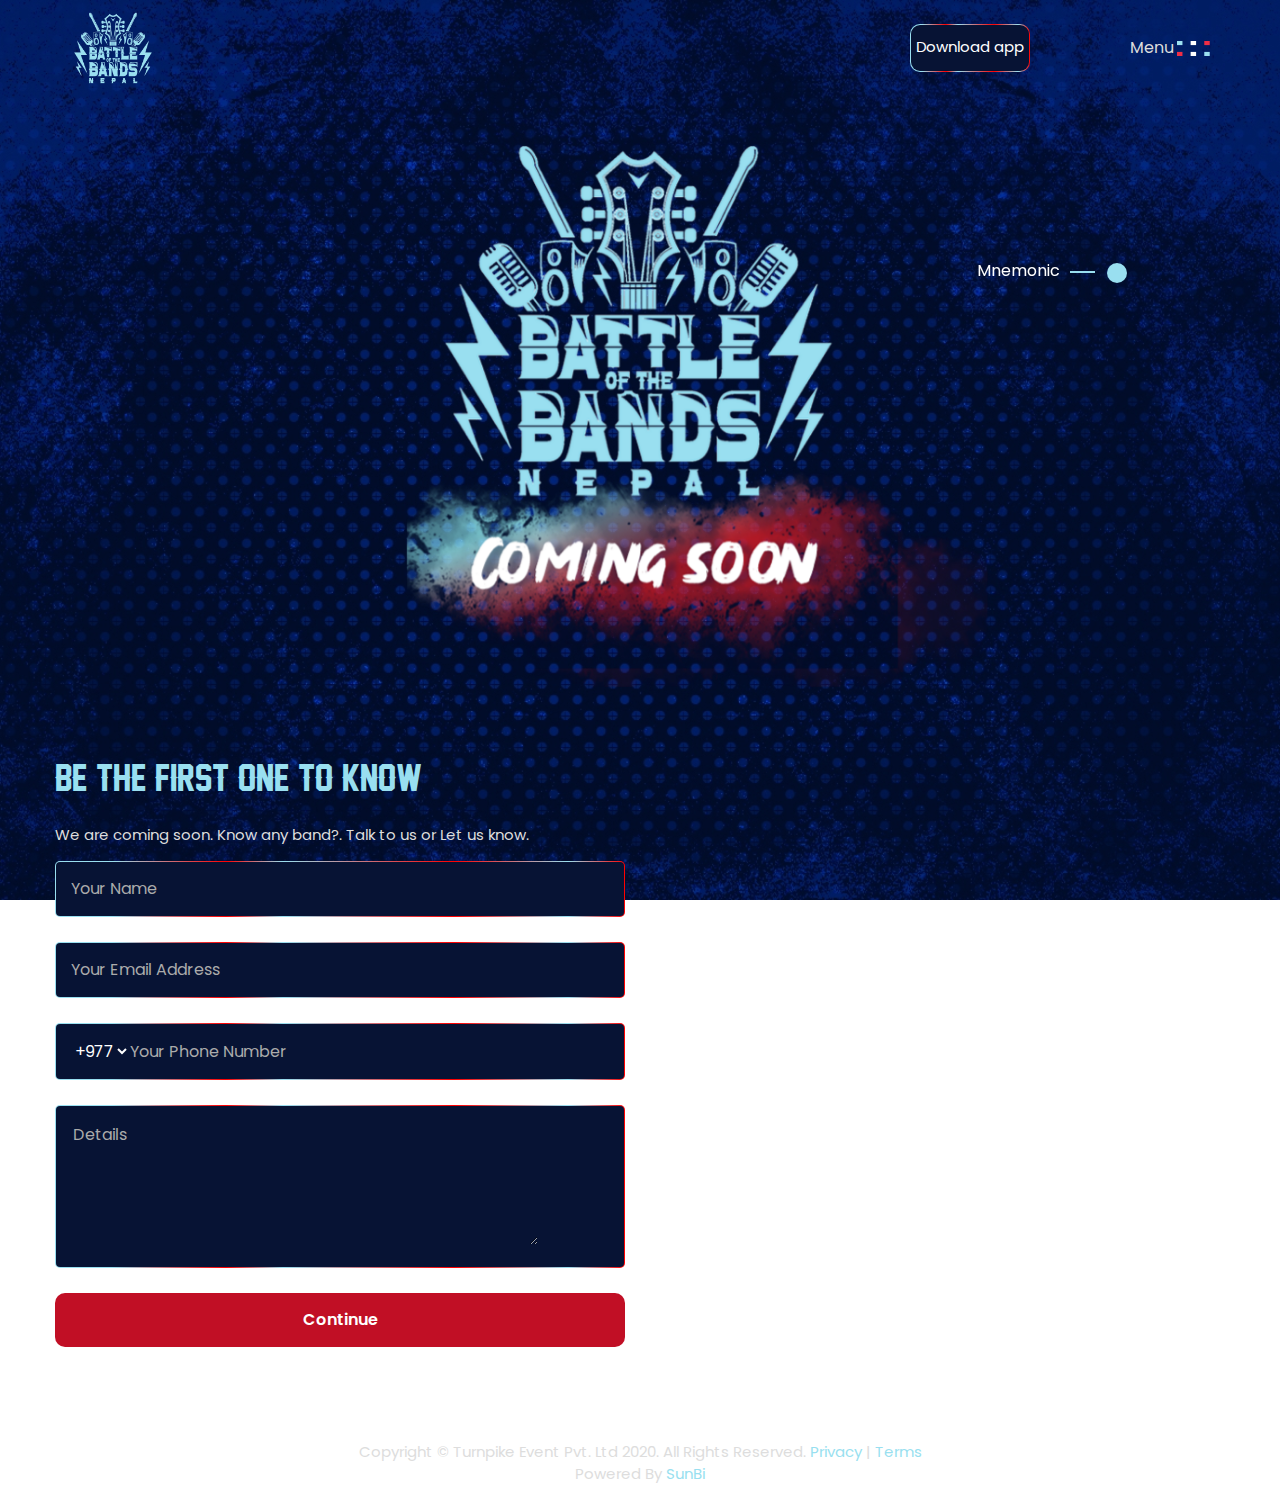
==== commit a23b9e90: "Add files via upload" ====
--- a/index.html
+++ b/index.html
@@ -179,7 +179,7 @@
         </div>
 
         <!-- Newly Added Modal (Thursday) -->
-        <div id="onLoadModal" class="modal">
+        <!-- <div id="onLoadModal" class="modal">
             <div class="modal-dialog">
                 <div class="modal-content">
                     <button type="button" class="close" data-dismiss="modal" aria-label="Close">
@@ -191,7 +191,7 @@
                 </div>
             </div>
         </div>
-
+ -->
 
         <!-- Newly ends -->
         <section class="highlights">
